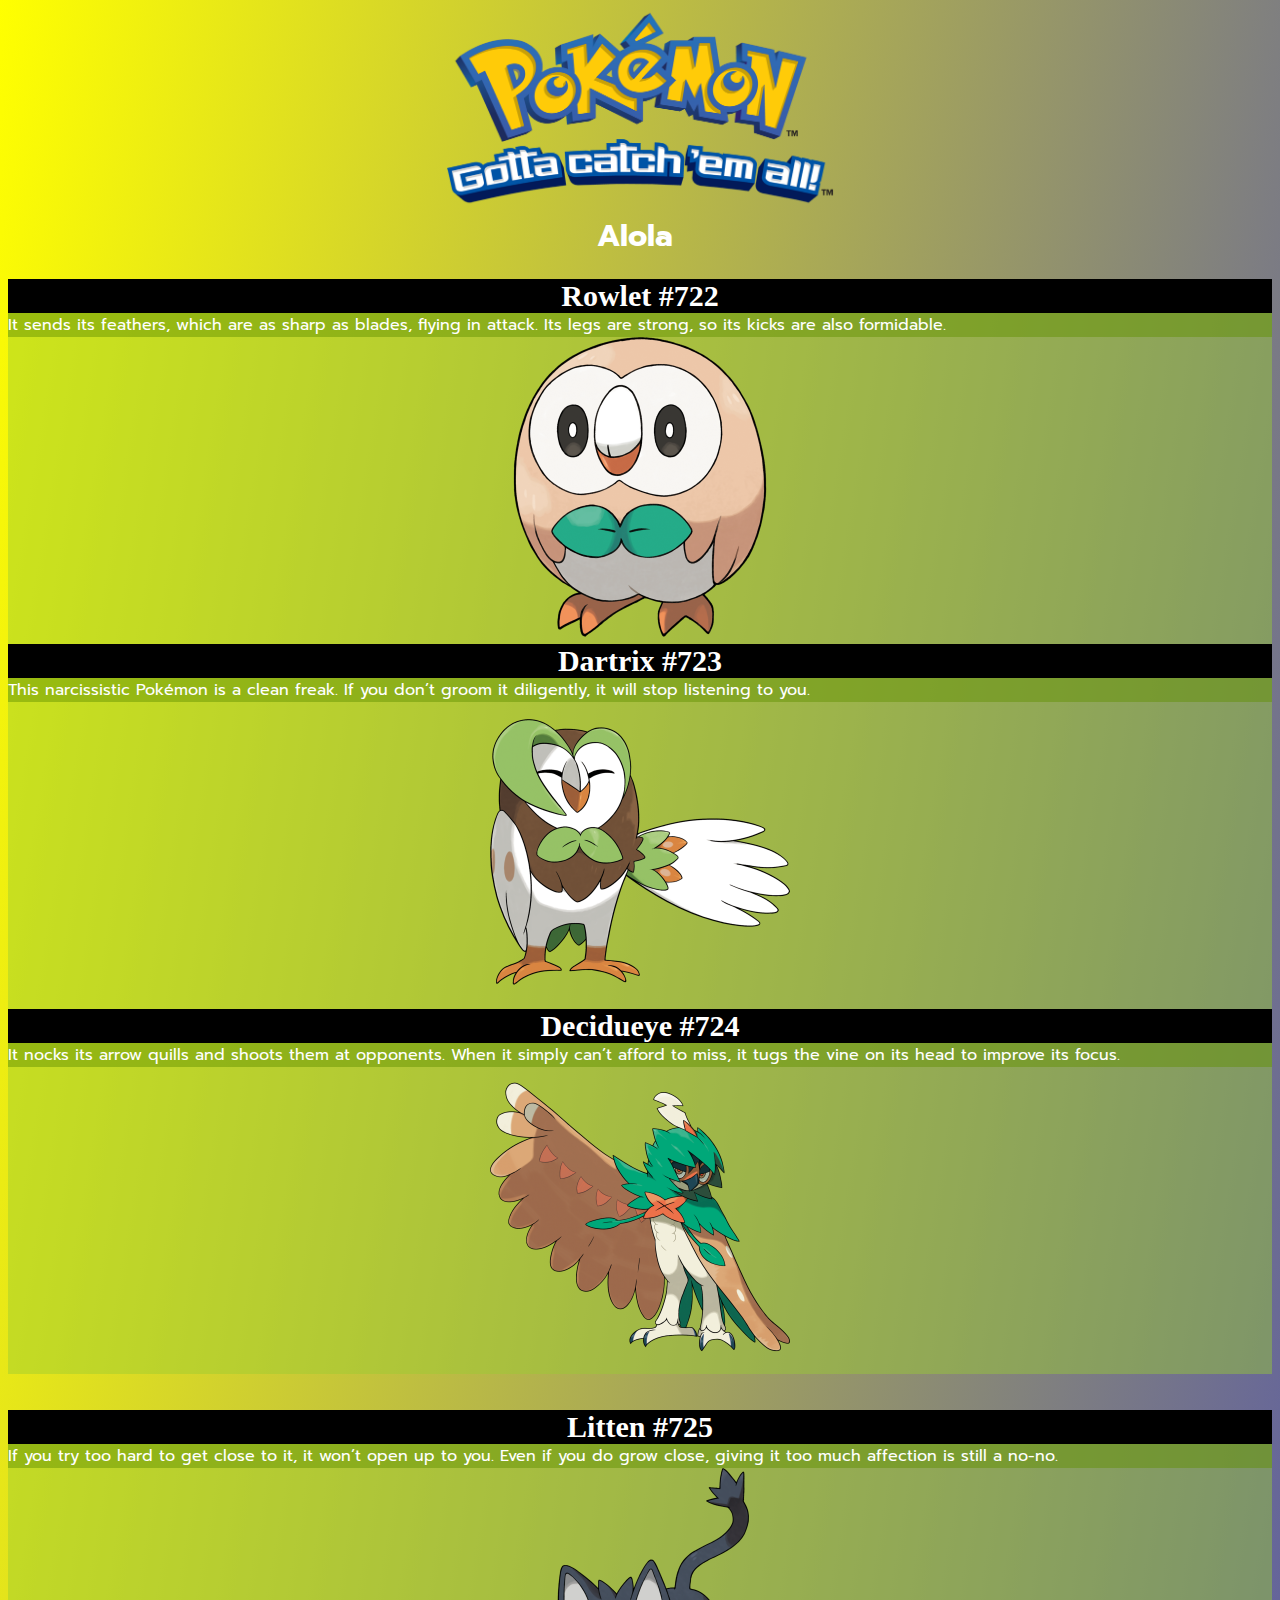
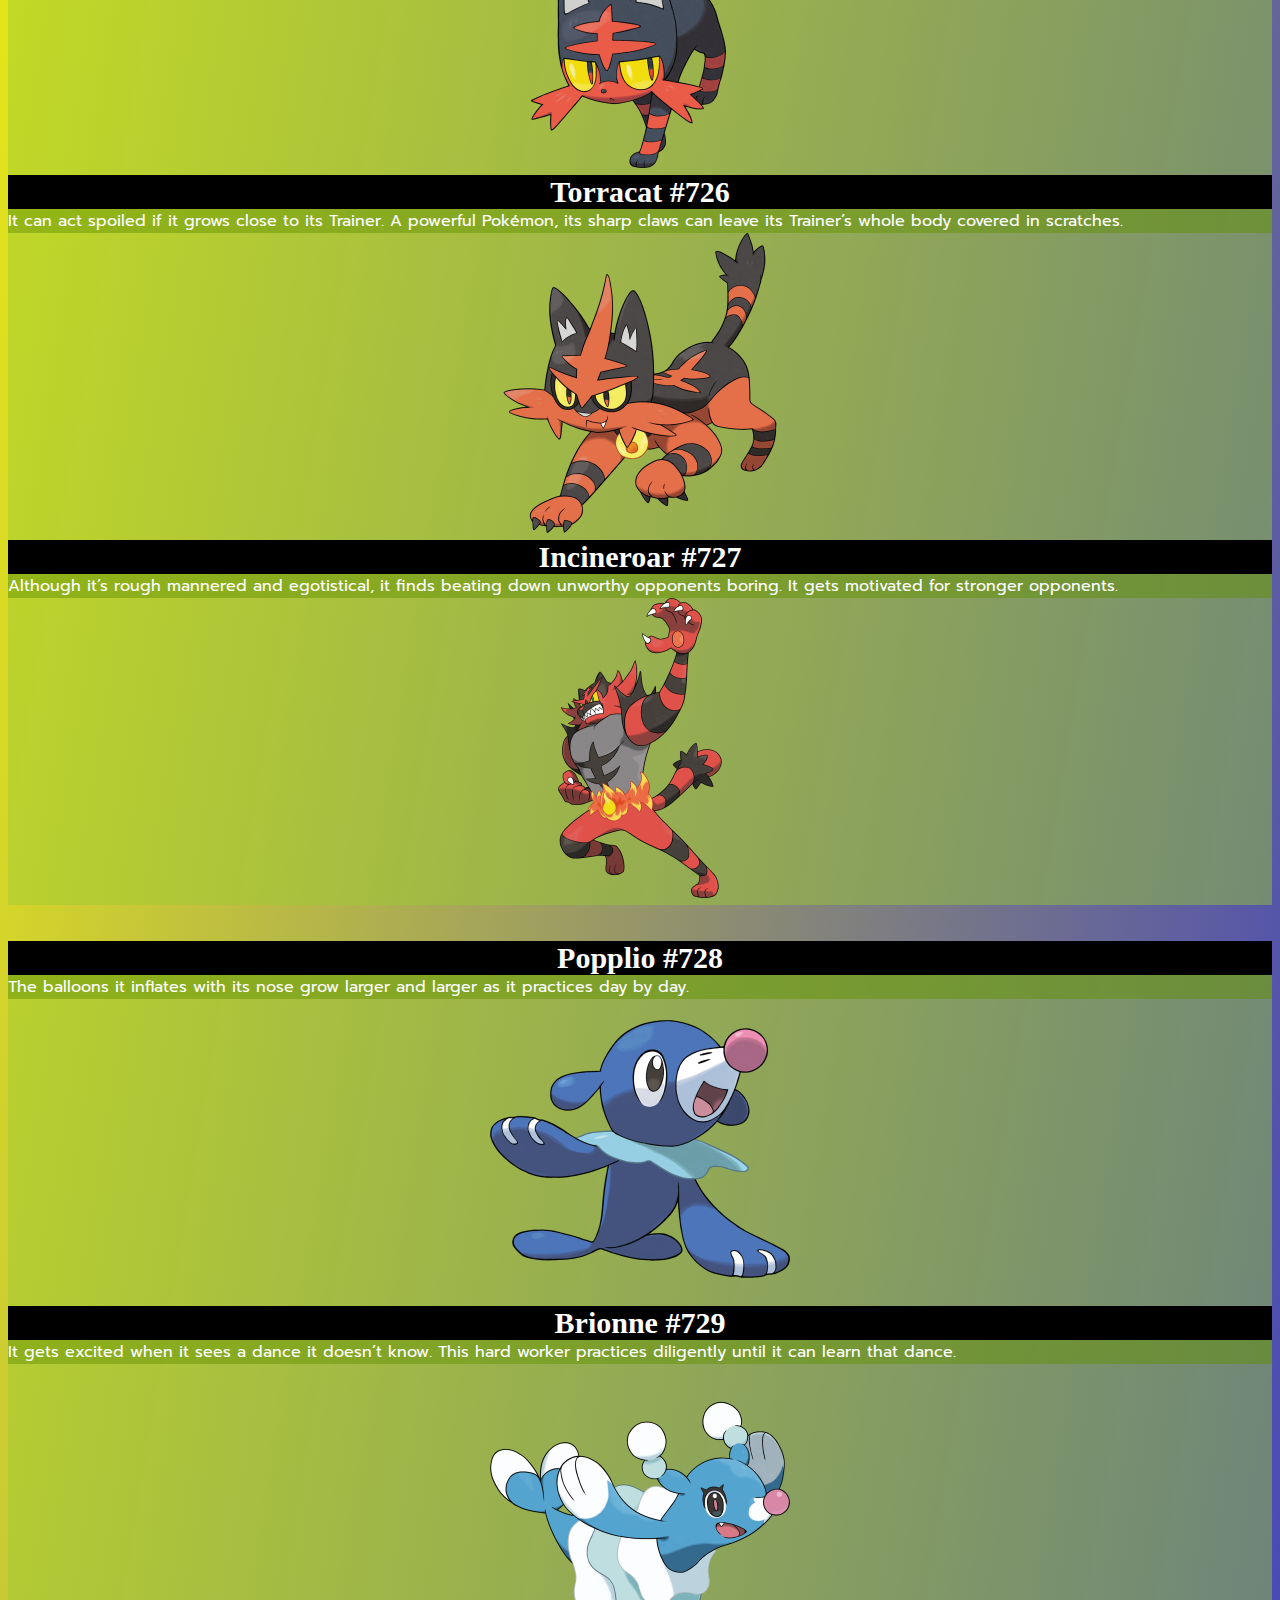
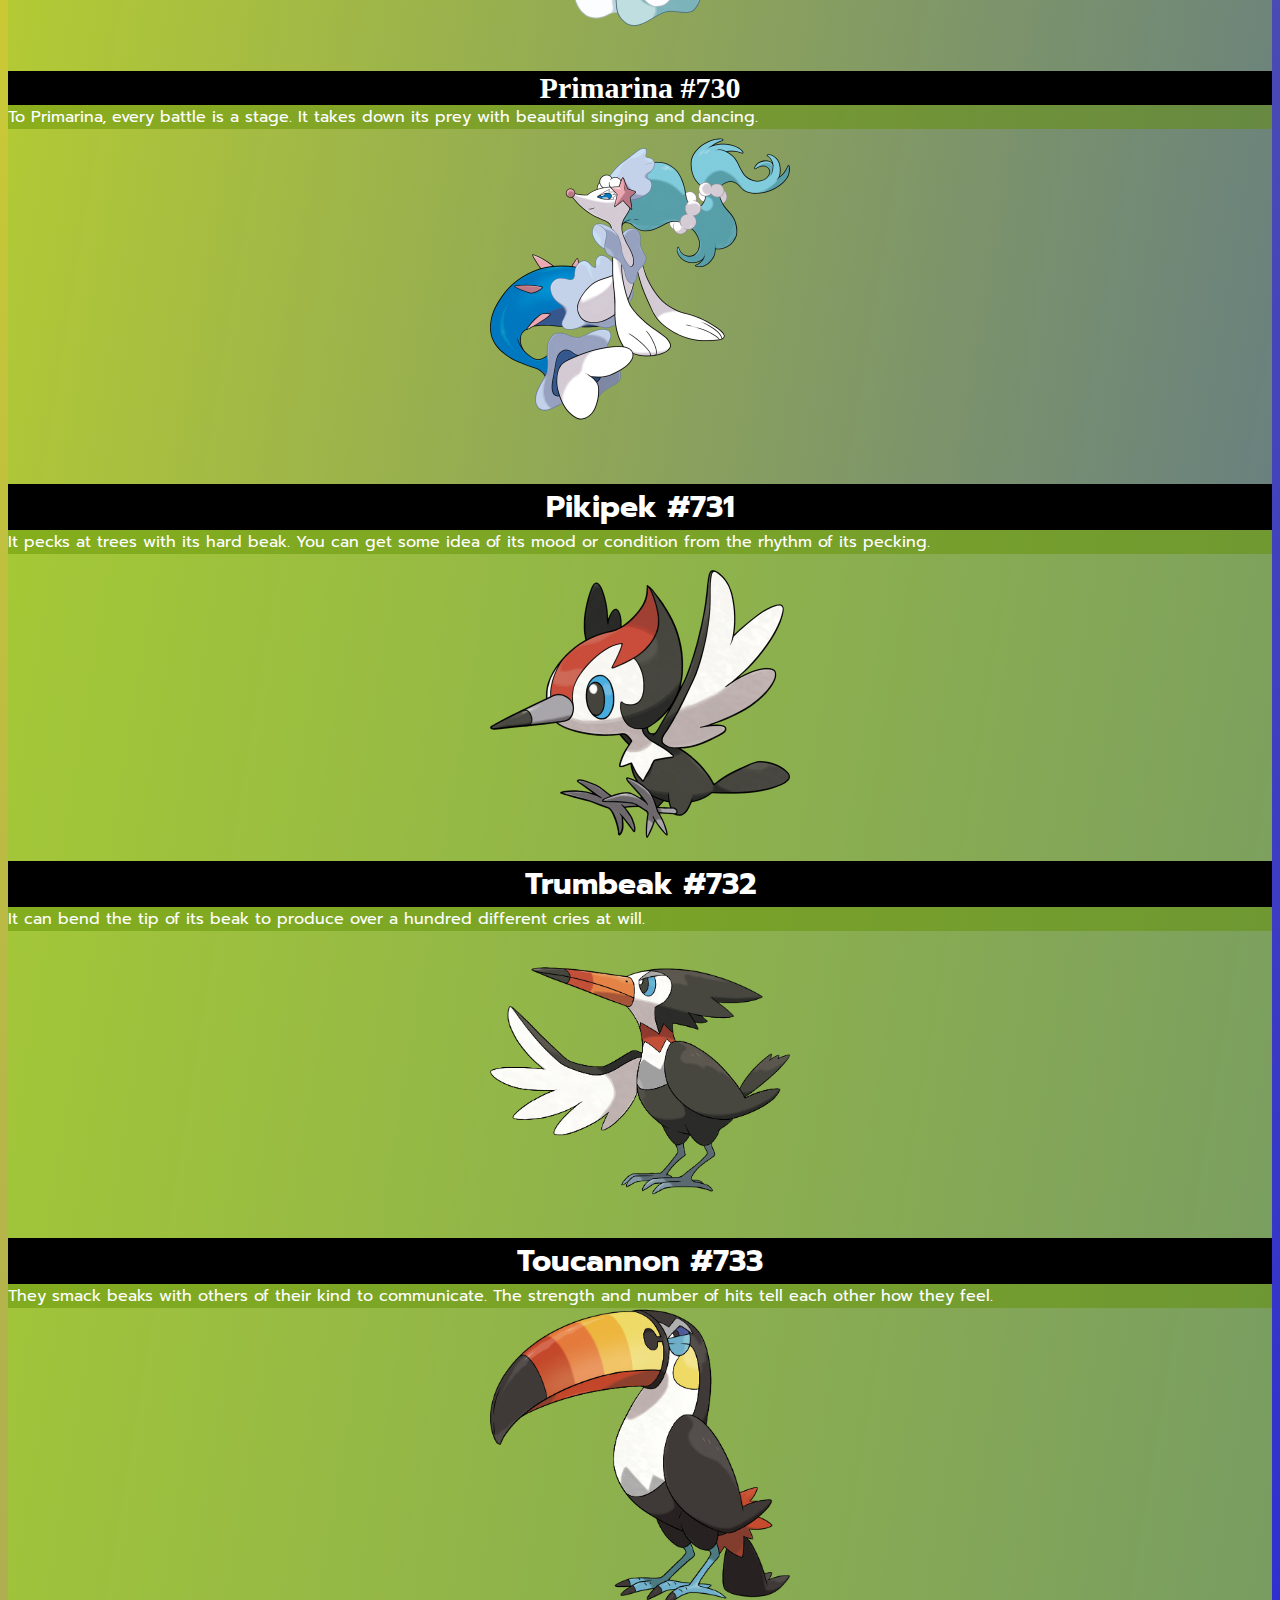
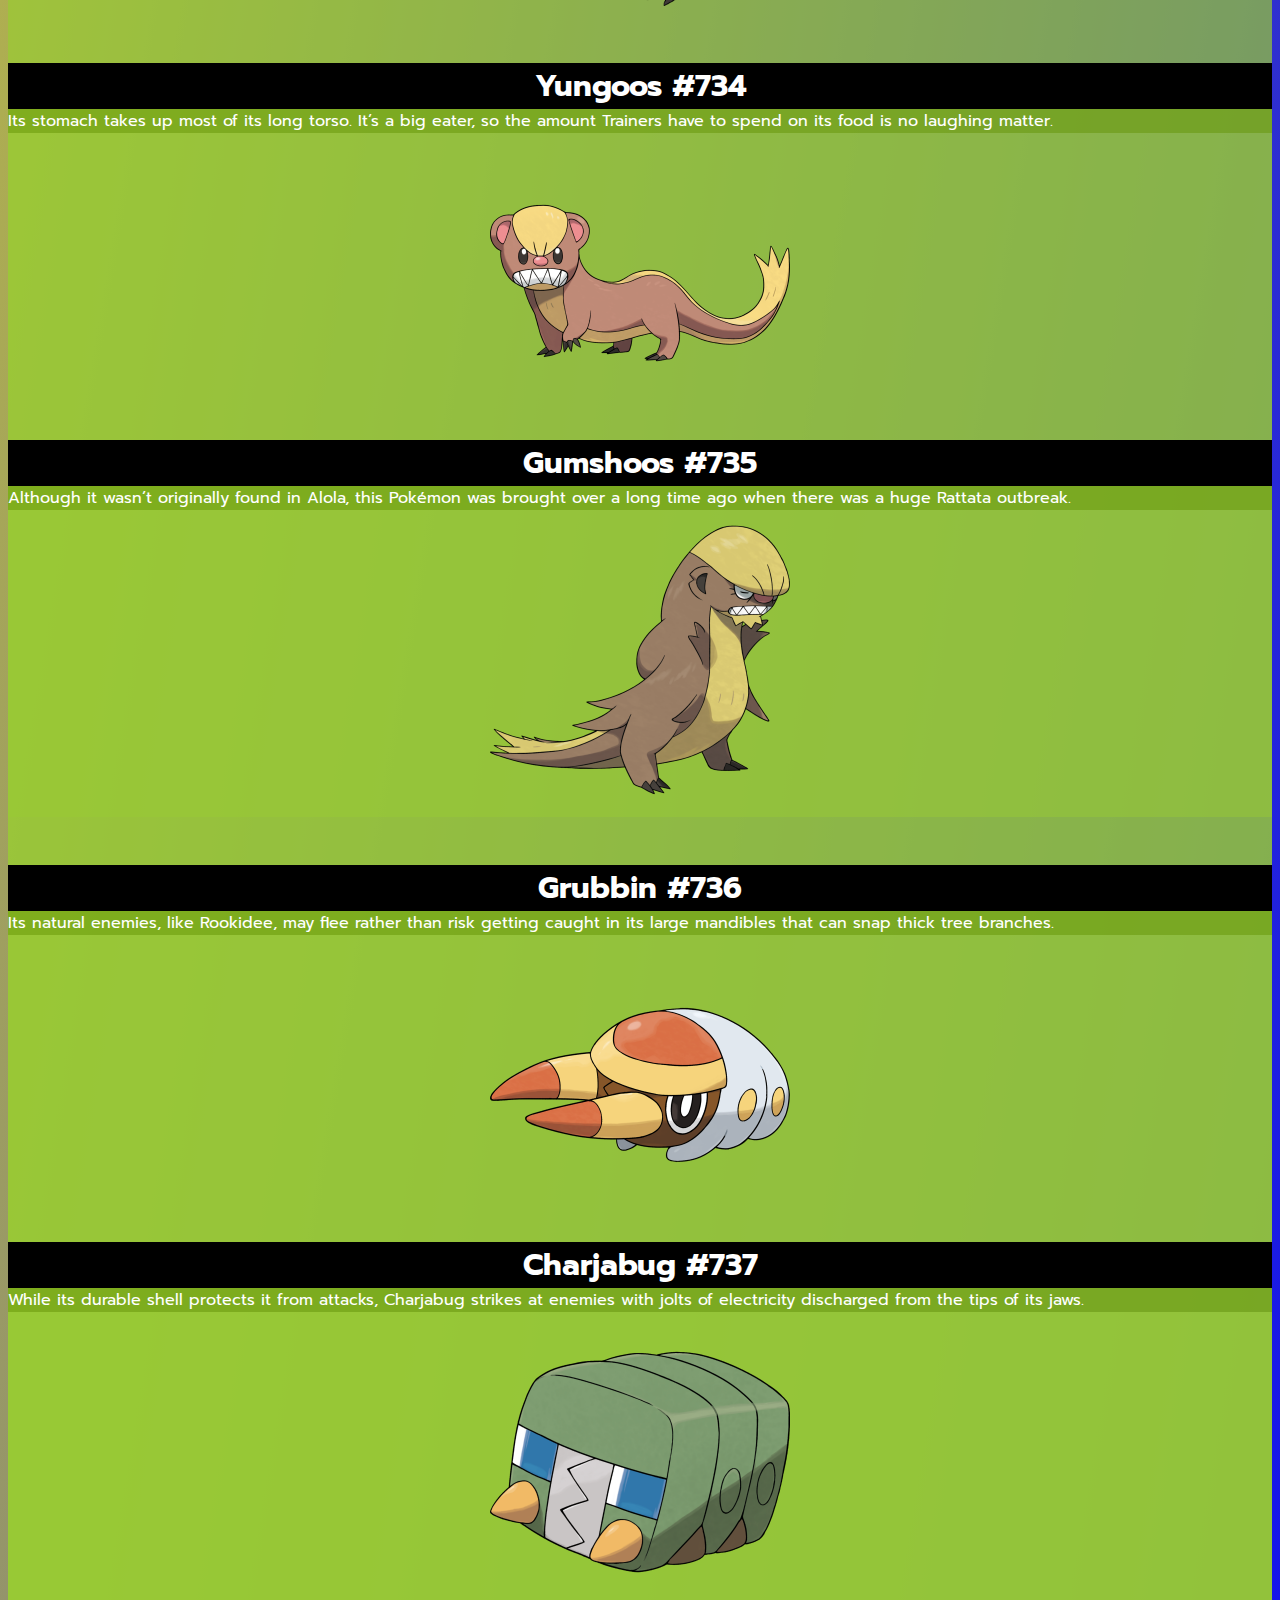
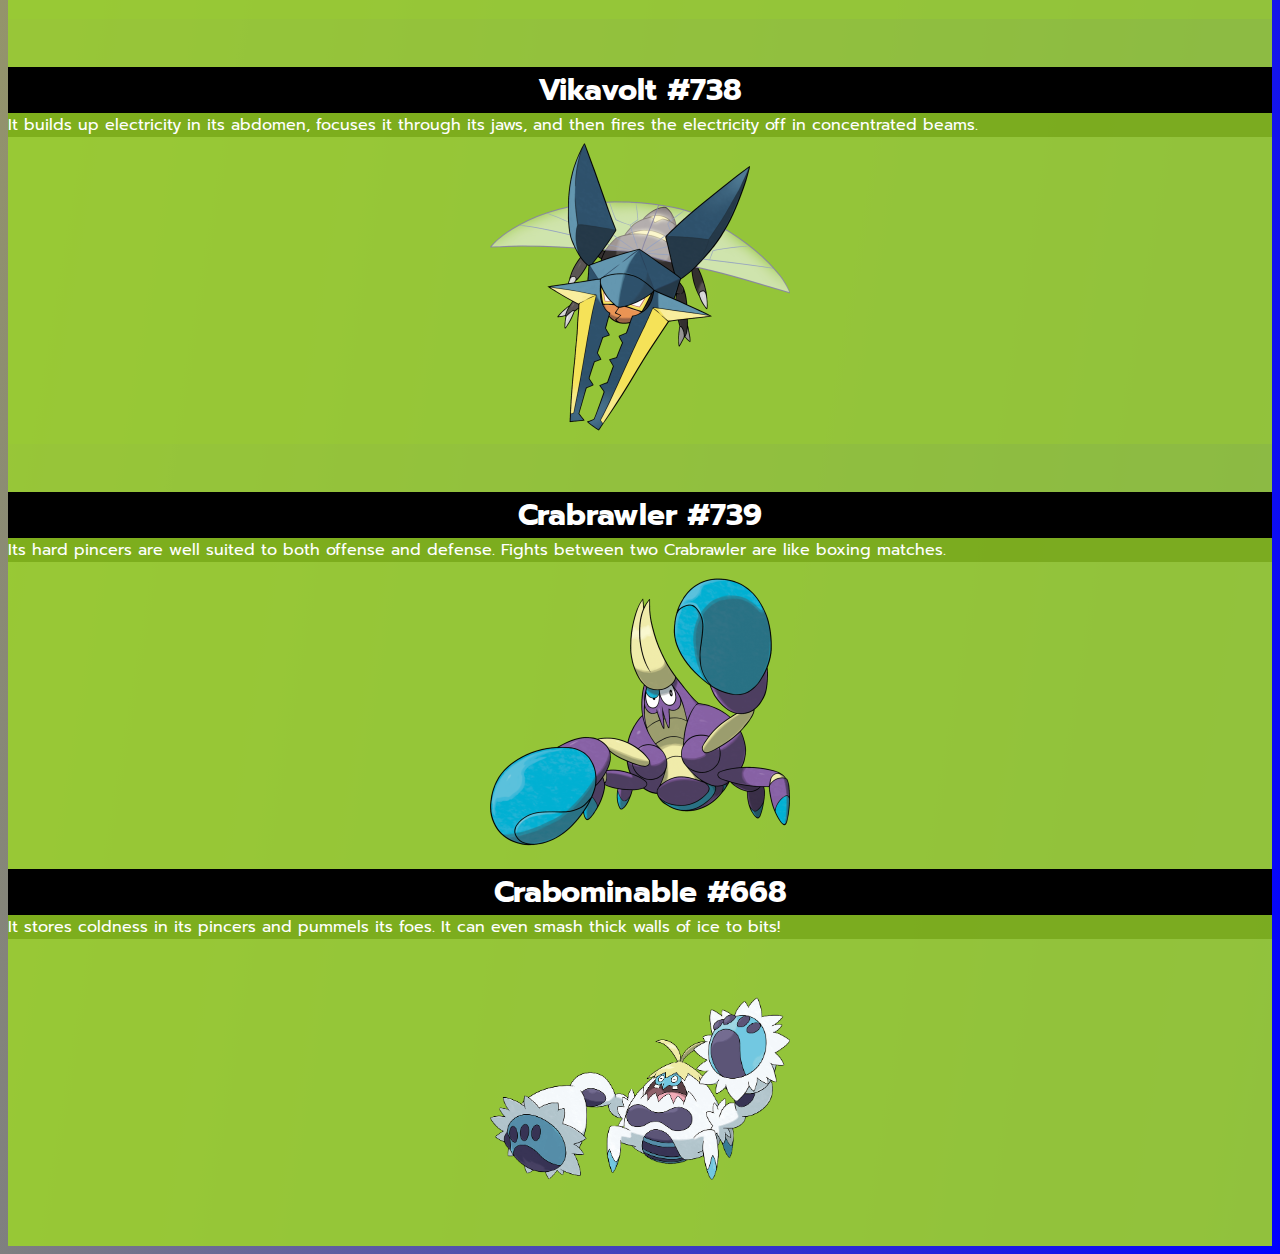
==== Alola.html @ ad658eba "updates to alola" ====
<!DOCTYPE html>
<html lang="en">
<body class="kantoBody">
    <meta charset="UTF-8">
    <meta http-equiv="X-UA-Compatible" content="IE=edge">
    <meta name="viewport" content="width=device-width, initial-scale=1.0">
    <title>Alola</title>

    <link href="Alola.css" rel="stylesheet" type="text/css">
    <link rel="stylesheet" href="https://cdnjs.cloudflare.com/ajax/libs/font-awesome/5.15.3/css/all.min.css" integrity="sha512-iBBXm8fW90+nuLcSKlbmrPcLa0OT92xO1BIsZ+ywDWZCvqsWgccV3gFoRBv0z+8dLJgyAHIhR35VZc2oM/gI1w==" crossorigin="anonymous" referrerpolicy="no-referrer" />
    <link rel="preconnect" href="https://fonts.gstatic.com">
     <link href="https://fonts.googleapis.com/css2?family=Prompt:wght@300&display=swap" rel="stylesheet">
    
    <body id="background">
        <a href="index.html">
        <img class="logo" src="Images/Pokemon Logo.png" alt="Text reading Pokemon Gotta catch 'em all"></a>

        <h3 class="kanto">Alola</h3>



    <h3 class="t-header">Rowlet #722</h3>
    <div class="pokemonInfo">
        <p>It sends its feathers, which are as sharp as blades, flying in attack. Its legs are strong, so its kicks are also formidable.</p>
        <div class="bulbasaur">
            <img class="pokePic" src="Images/Alola/722 Rowlet.webp" alt=""></div>
    </div>

        <h3 class="t-header">Dartrix #723</h3>
        <div class="pokemonInfo">
            <p>This narcissistic Pokémon is a clean freak. If you don’t groom it diligently, it will stop listening to you.</p>
        <div class="bulbasaur">
                <img class="pokePic" src="Images/Alola/723 Dartrix.webp" alt=""></div>
        </div>

        <h3 class="t-header">Decidueye #724</h3>
        <div class="pokemonInfo">
            <p>It nocks its arrow quills and shoots them at opponents. When it simply can’t afford to miss, it tugs the vine on its head to improve its focus.</p>
        <div class="bulbasaur">
                <img class="pokePic" src="Images/Alola/724 Decidueye.webp" alt=""></div>
    </div>
    <br>
    <br>

        <h2 class="t-header">Litten #725</h2>
    <div class="pokemonInfo">
         <p>If you try too hard to get close to it, it won’t open up to you. Even if you do grow close, giving it too much affection is still a no-no.</p>
        <div class="bulbasaur ">
            <img class="pokePic" src="Images/Alola/725 Litten.webp" alt=""></div>
    </div>

        <h2 class="t-header">Torracat #726</h2>
    <div class="pokemonInfo">
        <p>It can act spoiled if it grows close to its Trainer. A powerful Pokémon, its sharp claws can leave its Trainer’s whole body covered in scratches.</p>
        <div class="bulbasaur">
            <img class="pokePic" src="Images/Alola/726 Torracat.webp" alt=""></div>
    </div>
    
    <h3 class="t-header">Incineroar #727</h3>
    <div class="pokemonInfo">
        <p>Although it’s rough mannered and egotistical, it finds beating down unworthy opponents boring. It gets motivated for stronger opponents.</p>
        <div class="bulbasaur">
            <img class="pokePic" src="Images/Alola/727 Incineroar.webp" alt=""></div>
        </div>
        <br>
        <br>

        <h3 class="t-header">Popplio #728</h3>
        <div class="pokemonInfo">
            <p>The balloons it inflates with its nose grow larger and larger as it practices day by day.</p>
        <div class="bulbasaur">
            <img class="pokePic" src="Images/Alola/728 Popplio.webp" alt=""></div>
        </div>

        <h3 class="t-header">Brionne #729</h3>
        <div class="pokemonInfo">
            <p>It gets excited when it sees a dance it doesn’t know. This hard worker practices diligently until it can learn that dance.</p>
        <div class="bulbasaur">
             <img class="pokePic" src="Images/Alola/729 Brionne.webp" alt=""></div>
    </div>

        <h2 class="t-header">Primarina #730</h2>
    <div class="pokemonInfo">
        <p>To Primarina, every battle is a stage. It takes down its prey with beautiful singing and dancing.</p>
        <div class="bulbasaur">
            <img class="pokePic" src="Images/Alola/730 Primarina.webp" alt="">
    </div>
    <br>
    <br>

        <h2 class="t-header">Pikipek #731</h2>
    <div class="pokemonInfo">
        <p>It pecks at trees with its hard beak. You can get some idea of its mood or condition from the rhythm of its pecking.</p>
        <div class="bulbasaur">
            <img class="pokePic" src="Images/Alola/731 Pikipek.png" alt=""></div>
        </div>

        <h2 class="t-header">Trumbeak #732</h2>
    <div class="pokemonInfo">
        <p>It can bend the tip of its beak to produce over a hundred different cries at will.</p>
        <div class="bulbasaur">
            <img class="pokePic" src="Images/Alola/732 Trumbeak.webp" alt=""></div>
    </div>

    <h3 class="t-header">Toucannon #733</h3>
    <div class="pokemonInfo">
        <p>They smack beaks with others of their kind to communicate. The strength and number of hits tell each other how they feel.</p>
        <div class="bulbasaur">
            <img class="pokePic" src="Images/Alola/733 Toucannon.webp" alt="">
    </div>
    <br>
    <br>

        <h3 class="t-header">Yungoos #734</h3>
        <div class="pokemonInfo">
            <p>Its stomach takes up most of its long torso. It’s a big eater, so the amount Trainers have to spend on its food is no laughing matter.</p>
        <div class="bulbasaur">
            <img class="pokePic" src="Images/Alola/734 Yungoos.png" alt="">
        </div>

        <h3 class="t-header">Gumshoos #735</h3>
        <div class="pokemonInfo">
            <p>Although it wasn’t originally found in Alola, this Pokémon was brought over a long time ago when there was a huge Rattata outbreak.</p>
        <div class="bulbasaur">
            <img class="pokePic" src="Images/Alola/735 Gumshoos.webp" alt=""></div>
    </div>
    <br>
    <br>

        <h2 class="t-header">Grubbin #736</h2>
    <div class="pokemonInfo">
        <p>Its natural enemies, like Rookidee, may flee rather than risk getting caught in its large mandibles that can snap thick tree branches.</p>
        <div class="bulbasaur">
            <img class="pokePic" src="Images/Alola/736 Grubbin.png" alt=""></div>
    </div>

        <h2 class="t-header">Charjabug #737</h2>
    <div class="pokemonInfo">
        <p>While its durable shell protects it from attacks, Charjabug strikes at enemies with jolts of electricity discharged from the tips of its jaws.</p>
        <div class="pokemonInfo">
        <div class="bulbasaur">
            <img class="pokePic" src="Images/Alola/737 Charjabug.webp" alt=""></div>
    </div>
    <br>
    <br>

    <h3 class="t-header">Vikavolt #738</h3>
    <div class="pokemonInfo">
        <p>It builds up electricity in its abdomen, focuses it through its jaws, and then fires the electricity off in concentrated beams.</p>
        <div class="bulbasaur">
            <img class="pokePic" src="Images/Alola/738 Vikavolt.webp" alt=""></div>
    </div>
    <br>
    <br>
    
    <h3 class="t-header">Crabrawler #739</h3>
    <div class="pokemonInfo">
        <p>Its hard pincers are well suited to both offense and defense. Fights between two Crabrawler are like boxing matches.</p>
        <div class="bulbasaur">
            <img class="pokePic" src="Images/Alola/739Crabrawler.webp" alt=""></div>
    </div>

    <h3 class="t-header">Crabominable #668</h3>
    <div class="pokemonInfo">
        <p>It stores coldness in its pincers and pummels its foes. It can even smash thick walls of ice to bits!</p>
        <div class="bulbasaur">
            <img class="pokePic" src="Images/Alola/740 Crabominable.webp" alt=""></div>
    </div>






</div>

    
        




   
    


    <script src="Alola.js"></script>
</body>
</html>
---- Alola.css ----
.kantoBody {
    background-image: linear-gradient(to bottom right, yellow, blue);
}

.logo {
    height: 200px;
    margin-left: auto;
    margin-right: auto;
    text-align: center;
    display: flex;
}

.kanto {
    margin: 5px 10px 20px 0;
    text-align: center;
    font-family: 'Prompt', sans-serif;
    font-size: 30px;
    color: white
}

.t-header {
    background-color: black;
    display: block;
    color: white;
    margin: 0px;
    text-align: center;
    font-size: 30px;
}

.pokemonInfo {
    background-color: rgba(153, 205, 50, 0.452);
    font-family: 'prompt', sans-serif;
    margin: 0px;
}
.pokemonInfo p{
    background-color: rgba(95, 143, 0, 0.459);
    color: white;
}

p {
    margin: 0px;
}
.bulbasaur{
    text-align: center;
}
.pokePic {
    background-repeat: no-repeat;
    width: 300px;
    height: 300px;
}
h4{
    font-family: 'Prompt', sans-serif;
    font-size: 20px;
    color: white;
    margin: 0;
}
.normal{
    display: none;
}
.shiny{
    display: none;
}
.active{
    display: block;
}
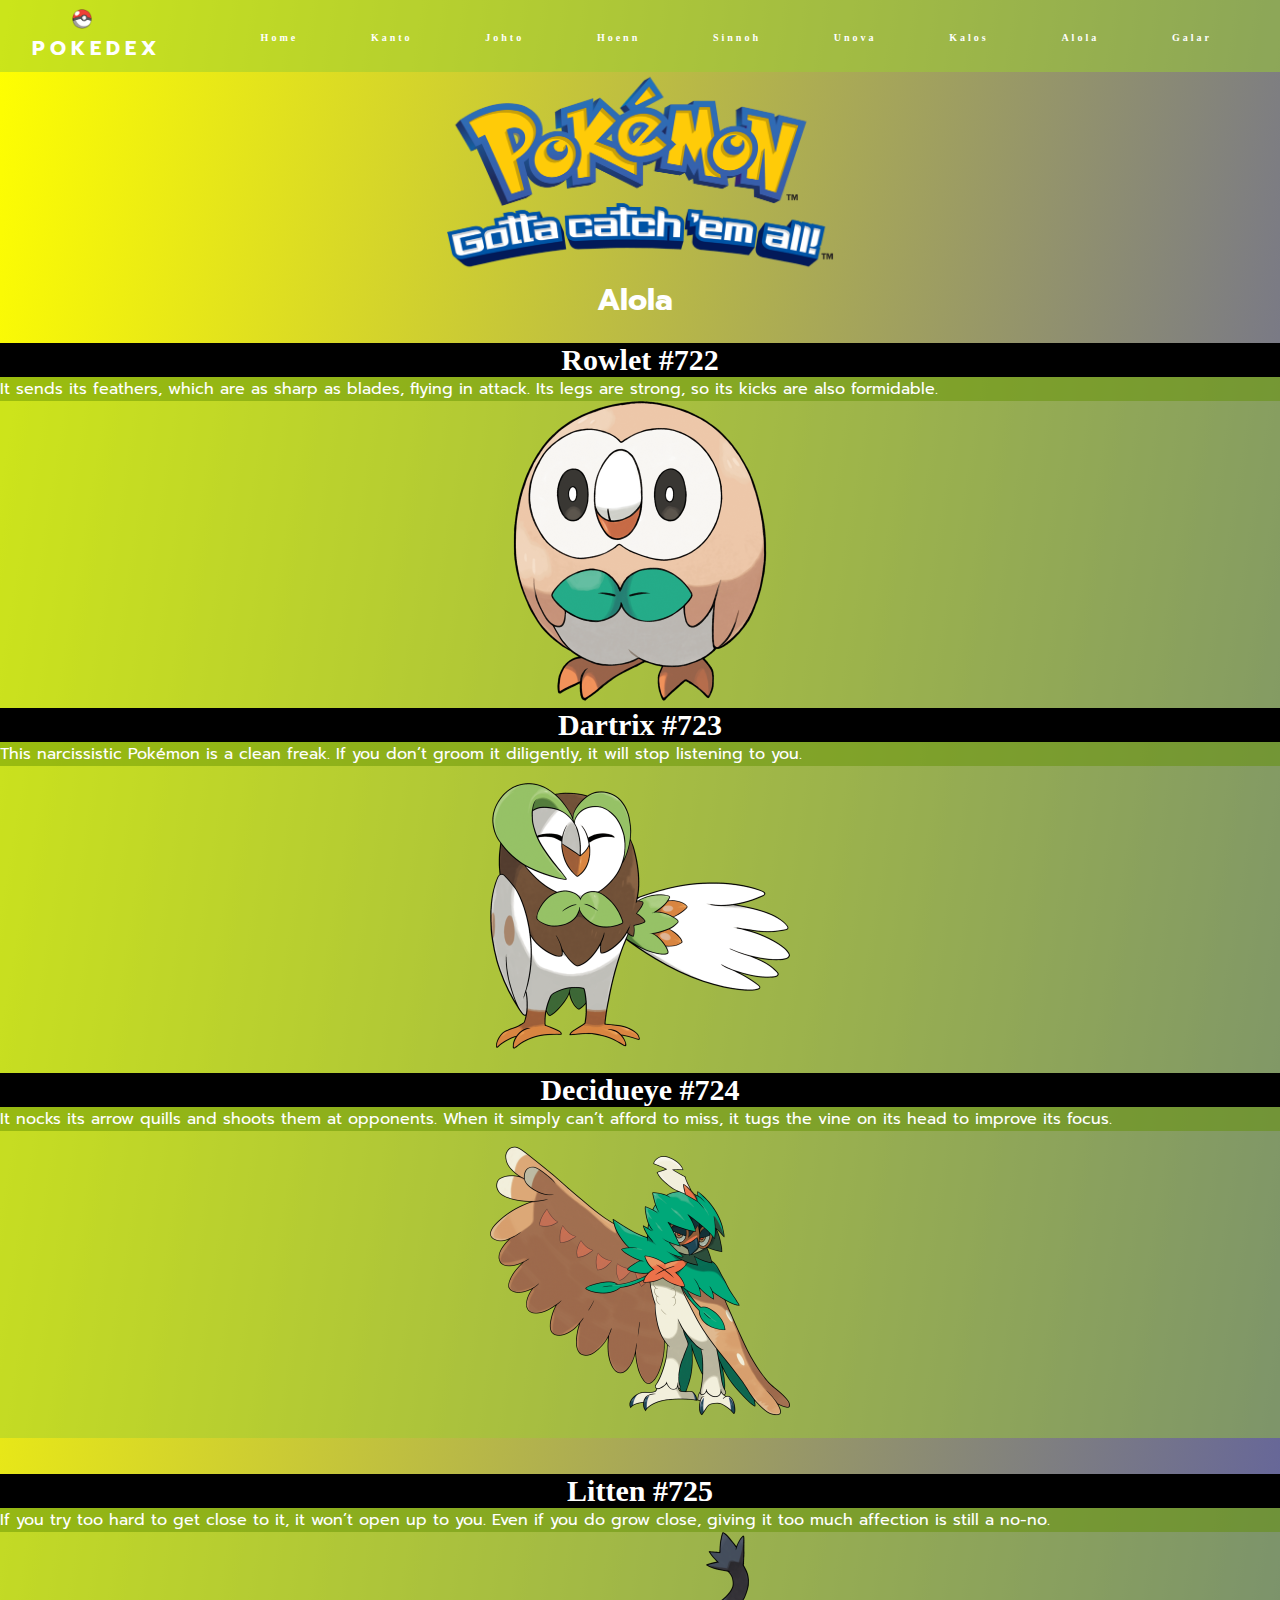
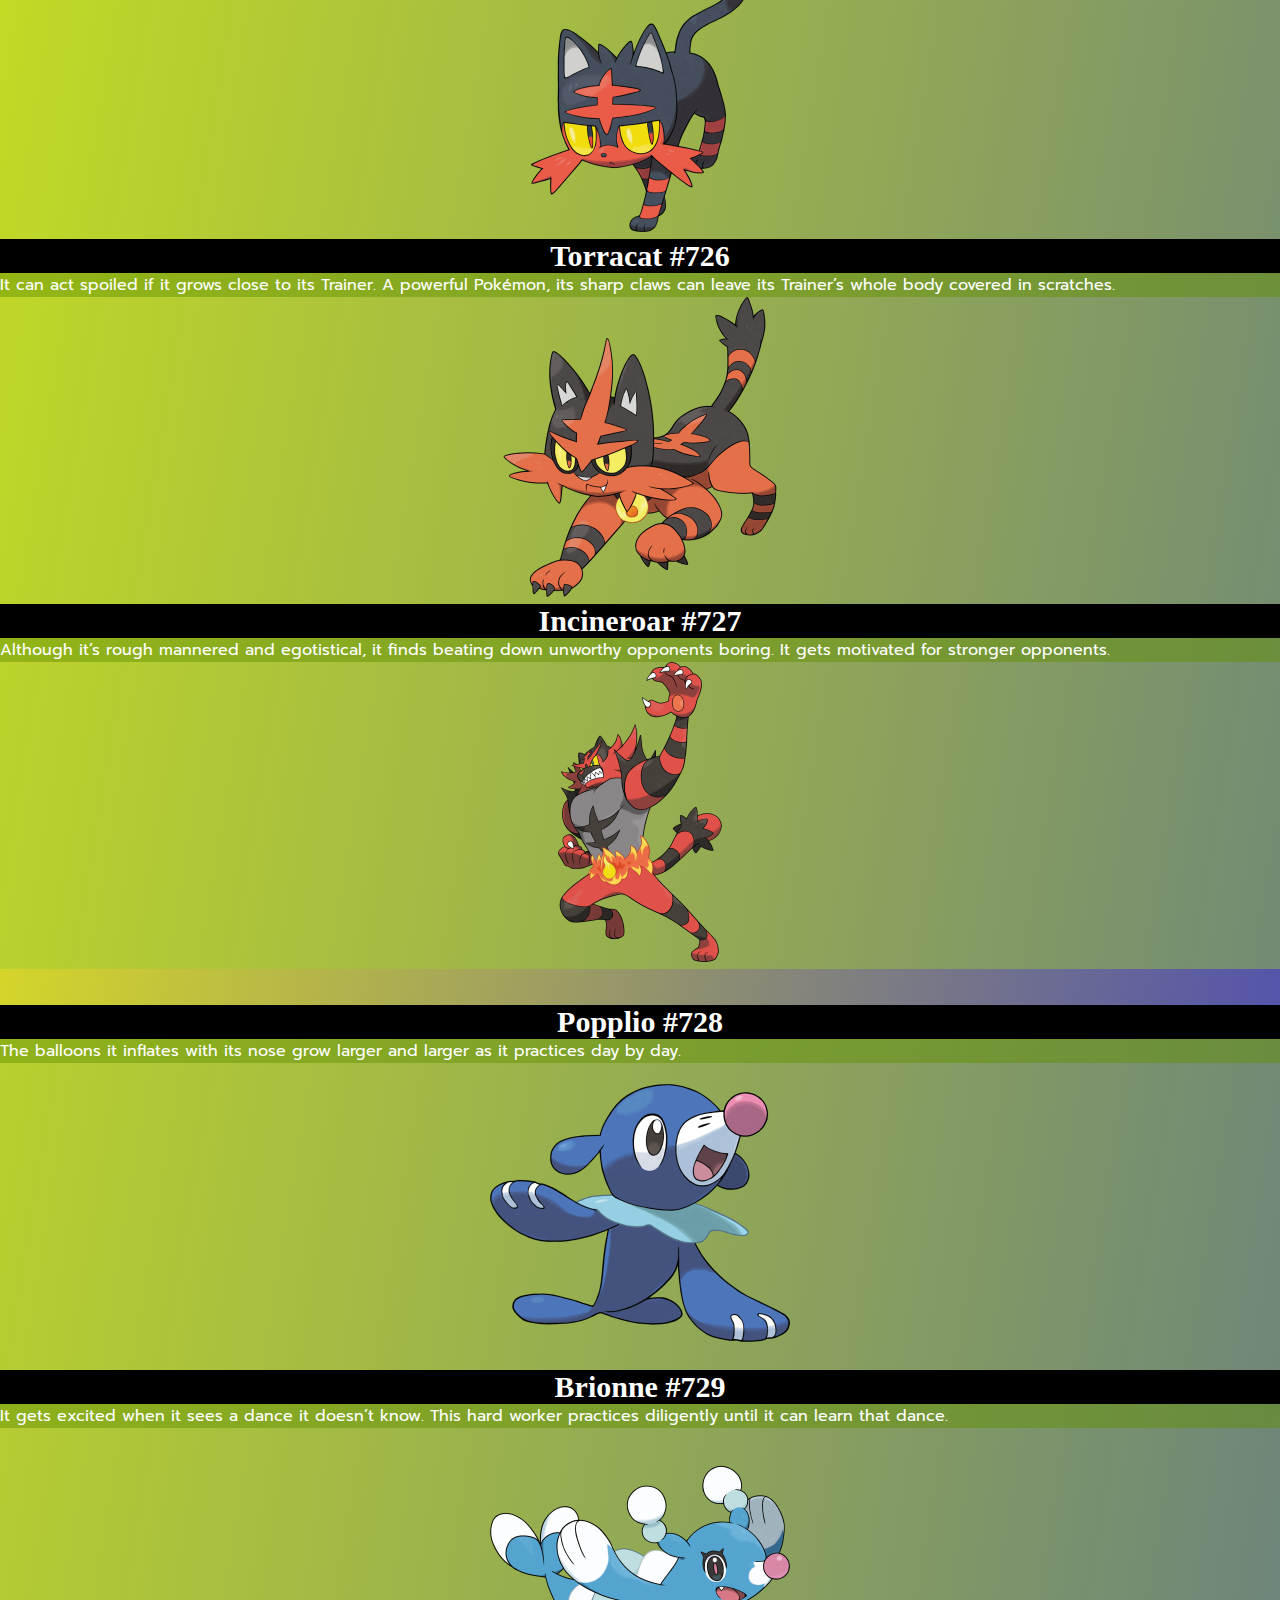
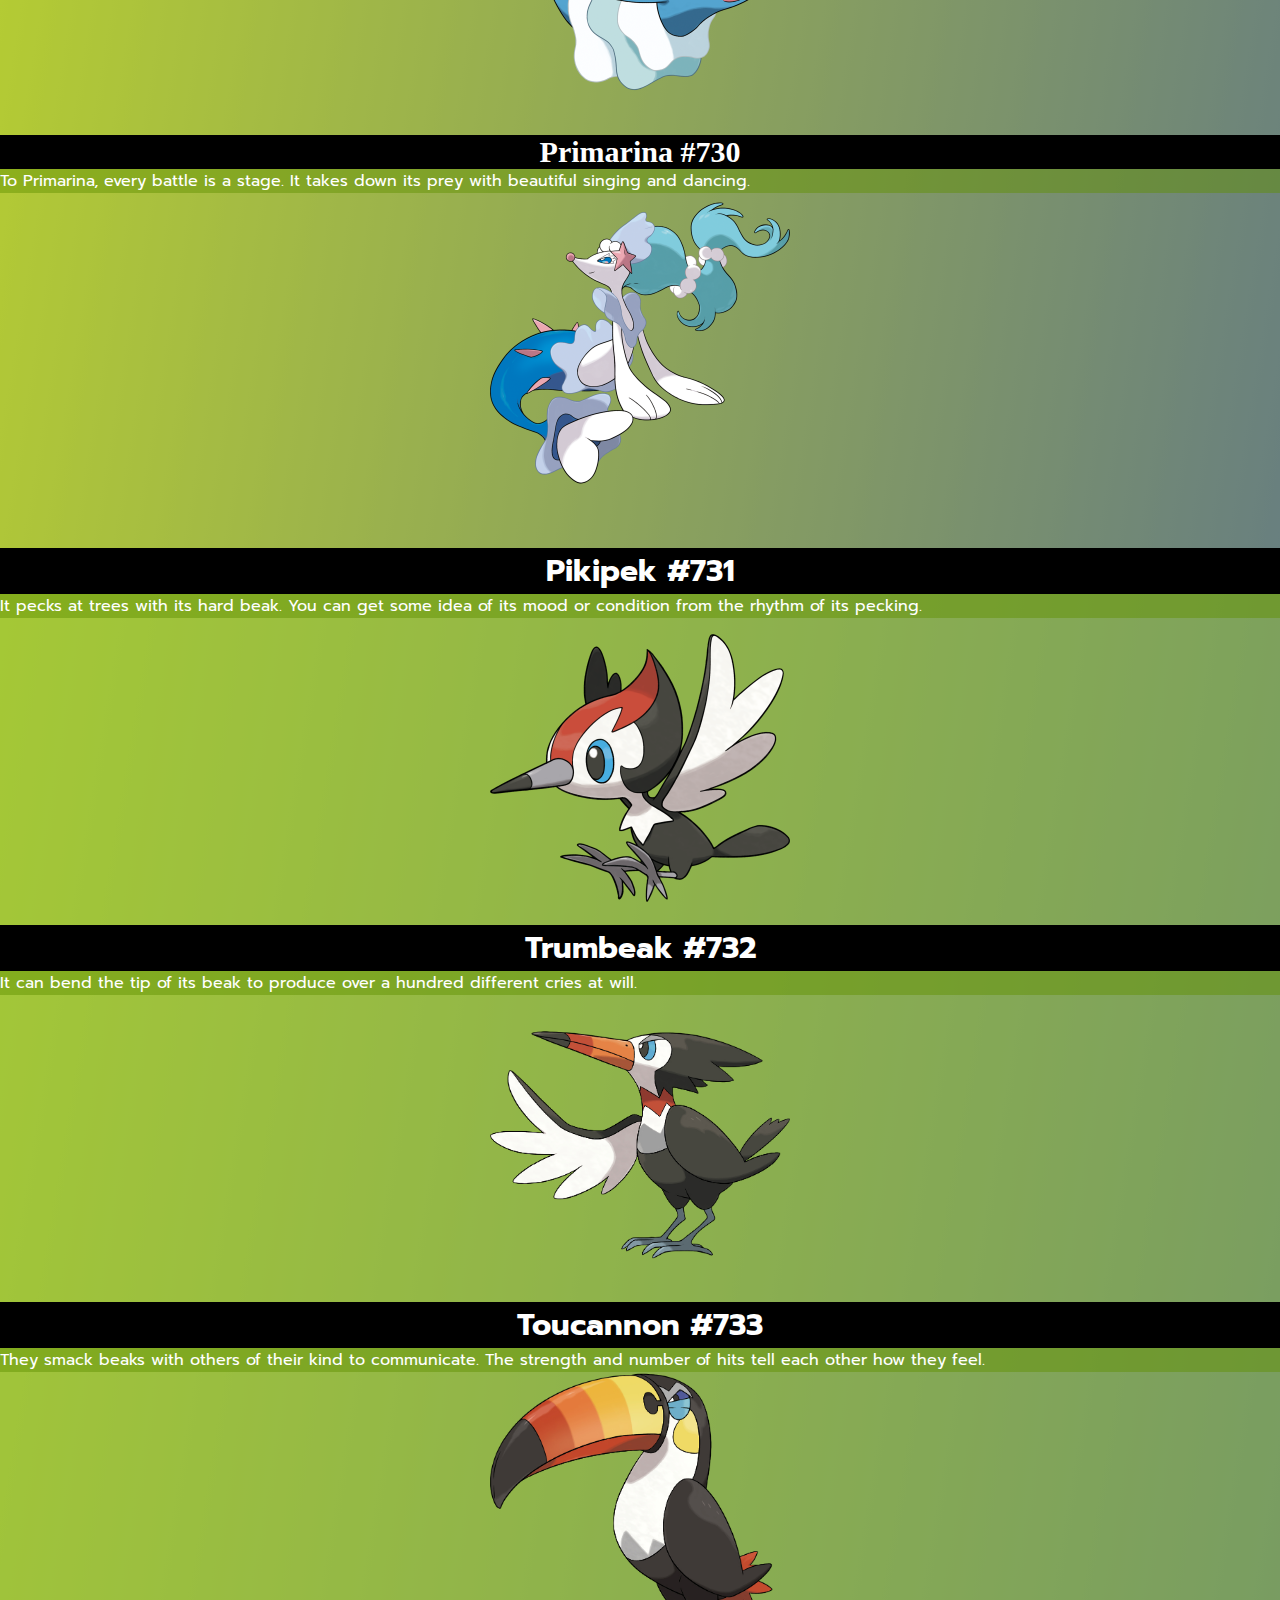
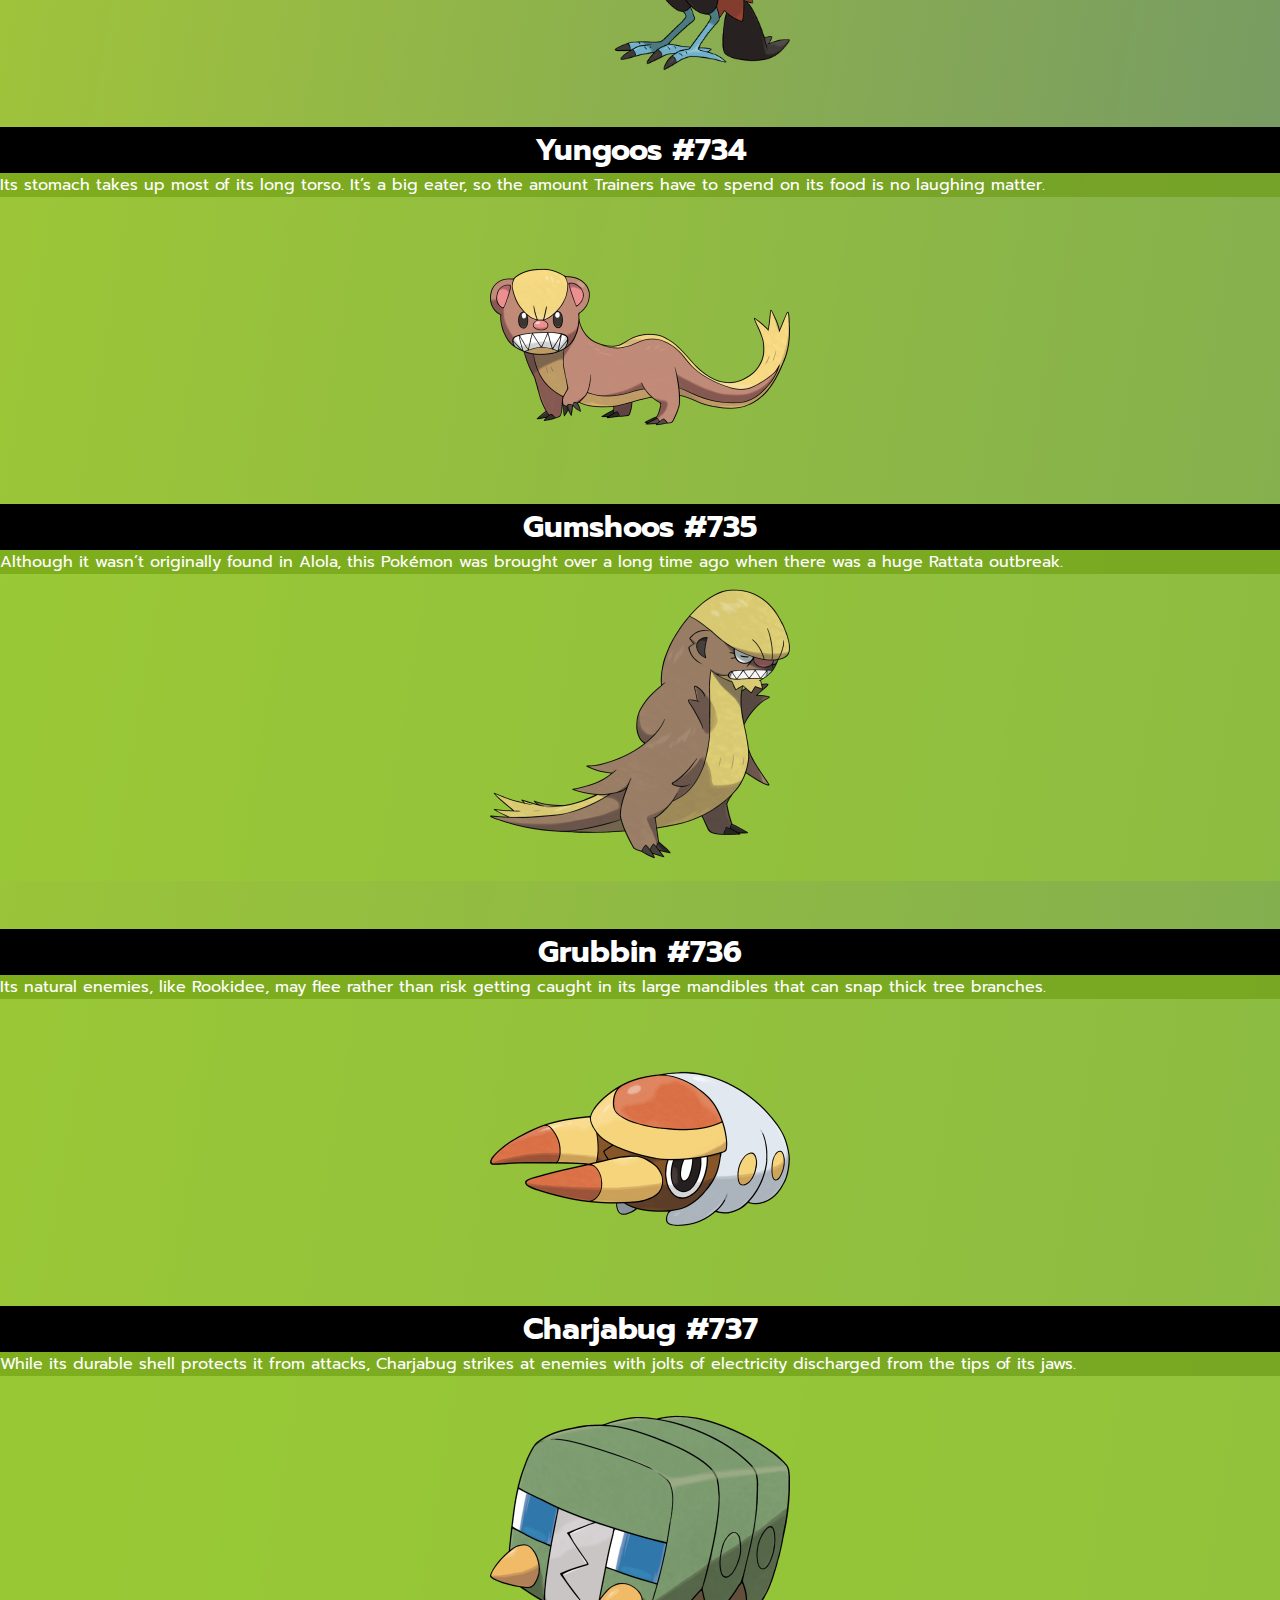
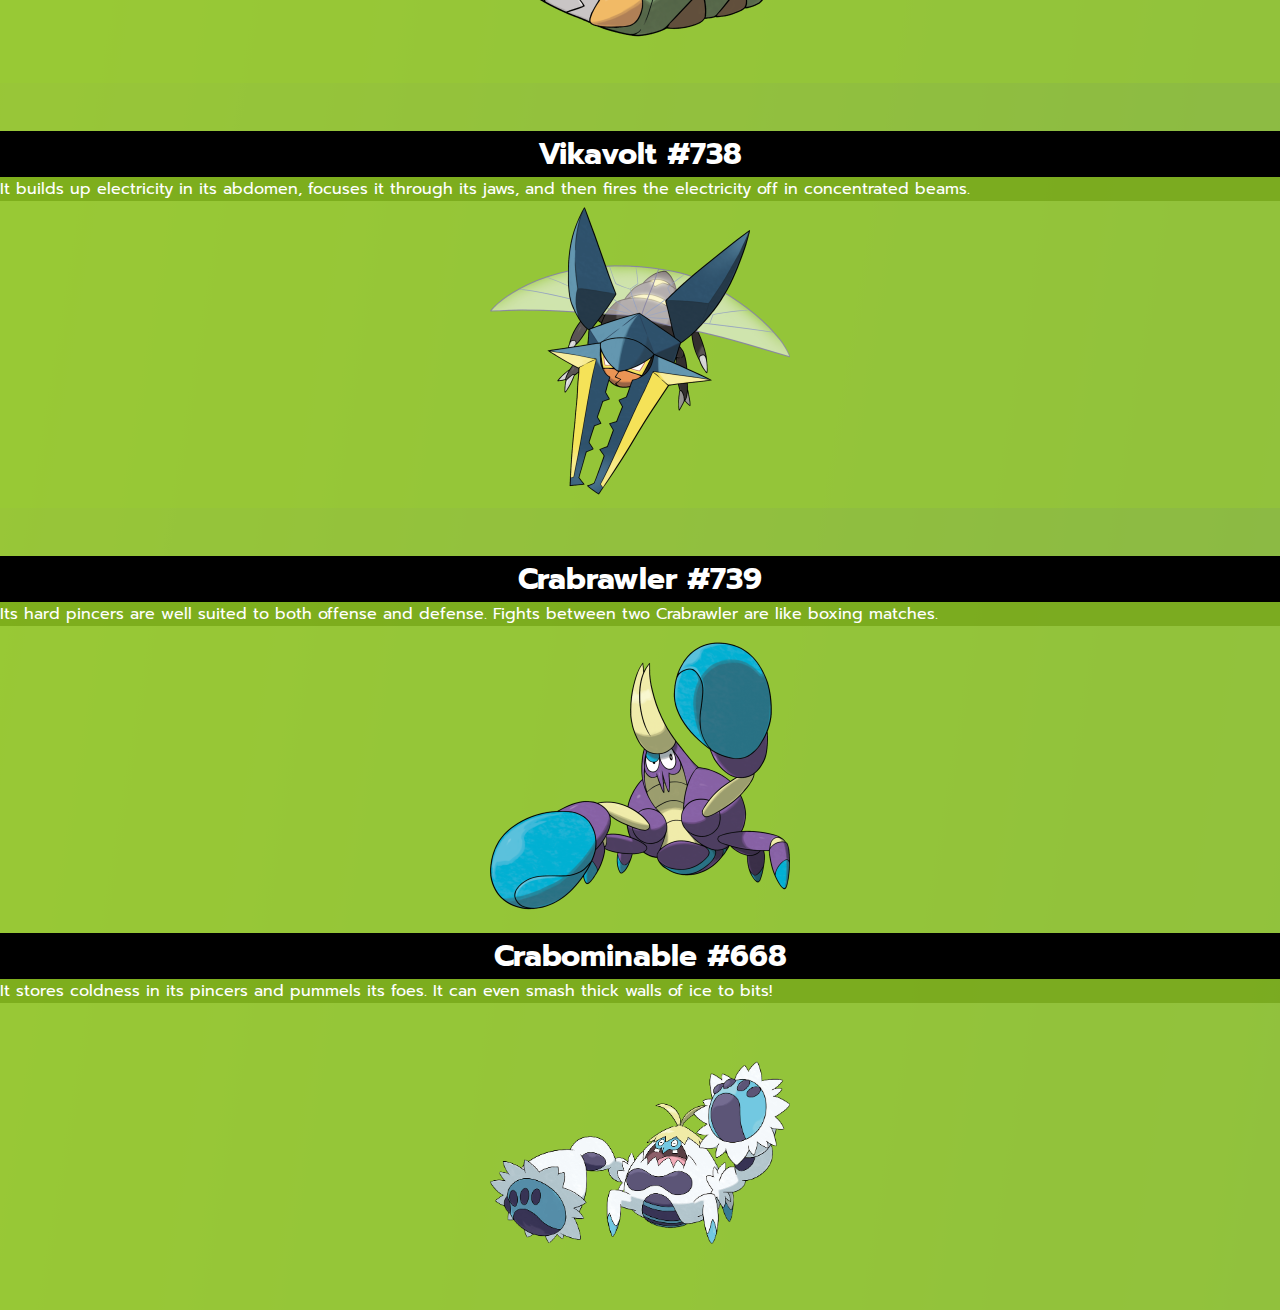
==== commit 36dd4f9b: "added navigation bar to all pages" ====
--- a/Alola.html
+++ b/Alola.html
@@ -12,6 +12,48 @@
      <link href="https://fonts.googleapis.com/css2?family=Prompt:wght@300&display=swap" rel="stylesheet">
     
     <body id="background">
+
+<nav>
+    <div class="logoGen">
+        <img src="Images/Pokeball.png" alt="Pokeball"><h4>Pokedex</h4>
+    </div>
+        <ul class="nav-links">
+        <li>
+            <a href="index.html">Home</a>
+        </li>
+        <li>
+            <a href="Kanto.html">Kanto</a>
+            </li>
+        <li>
+            <a href="Johto.html">Johto</a>
+        </li>
+        <li>
+            <a href="Hoenn.html">Hoenn</a>
+        </li>
+        <li>
+            <a href="Sinnoh.html">Sinnoh</a>
+        </li>
+        <li>
+            <a href="Unova.html">Unova</a>
+        </li>
+        <li>
+            <a href="Kalos.html">Kalos</a>
+        </li>
+        <li>
+            <a href="Alola.html">Alola</a>
+        </li>
+            <li>
+                <a href="Galar.html">Galar</a>
+        </li>
+            </ul>
+        <div class="burger">
+            <div class="line1"></div>
+            <div class="line2"></div>
+            <div class="line3"></div>
+        </div>
+    </nav>
+
+    
         <a href="index.html">
         <img class="logo" src="Images/Pokemon Logo.png" alt="Text reading Pokemon Gotta catch 'em all"></a>
 
--- a/Alola.css
+++ b/Alola.css
@@ -1,3 +1,8 @@
+* {
+    margin: 0;
+    padding: 0;
+    box-sizing: border-box;
+}
 
 .kantoBody {
     background-image: linear-gradient(to bottom right, yellow, blue);
@@ -18,6 +23,111 @@
     font-size: 30px;
     color: white
 }
+
+nav{
+    display: flex;
+    justify-content: space-around;
+    align-items: center;
+    min-height: 8vh;
+    background-color: rgba(153, 205, 50, 0.514);
+}
+.logoGen{
+    color: white;
+    text-transform: uppercase;
+    letter-spacing: 5px;
+    font-size: 15px;
+}
+.logoGen img{
+    height: 20px;
+    justify-content: center;
+    margin: 0 40px;
+}
+.nav-links{
+    display: flex;
+    justify-content: space-around;
+    width: 80%;
+}
+.nav-links li{
+    list-style: none;
+}
+.nav-links a{
+    color: white;
+    text-decoration: none;
+    letter-spacing: 3px;
+    font-weight: bold;
+    font-size: 10px;
+}
+.burger{
+    display: none;
+    cursor: pointer;
+}
+.burger div{
+    width: 20px;
+    height: 2px;
+    background-color: white;
+    margin: 5px;
+    transition: all 0.3s ease;
+}
+
+@media screen and (max-width: 1024px) {
+    .nav-links{
+        display: flex;
+        justify-content: space-around;
+        width: 80%;
+    }
+}
+
+@media screen and (max-width: 768px) {
+    body{
+        overflow-x: hidden;
+    }
+    .nav-links{
+       position: absolute;
+       right: 0px;
+       height: 92vh; 
+       top: 8vh;
+       background-color: rgba(153, 205, 50, 0.514);
+       display: flex;
+       flex-direction: column;
+       align-items: center;
+       width: 50%;
+       transform: translateX(100%);
+       transition: transform 0.5s ease-in;
+    }
+    .nav-links li{
+        opacity: 0;
+    }
+    .burger{
+        display: block;
+    }
+}
+
+.nav-active{
+    transform: translateX(0%);
+}
+
+@keyframes navLinkFade{
+    from{
+        opacity: 0;
+        transform: translateX(50px);
+    }
+    to{
+        opacity: 1;
+        transform: translateX(0px);
+    }
+}
+
+.toggle .line1{
+    transform: rotate(-45deg) translate(-5px,5px);
+}
+.toggle .line2{
+    opacity: 0;
+}
+.toggle .line3{
+    transform: rotate(45deg) translate(-5px,-5px);
+}
+
+
 
 .t-header {
     background-color: black;
